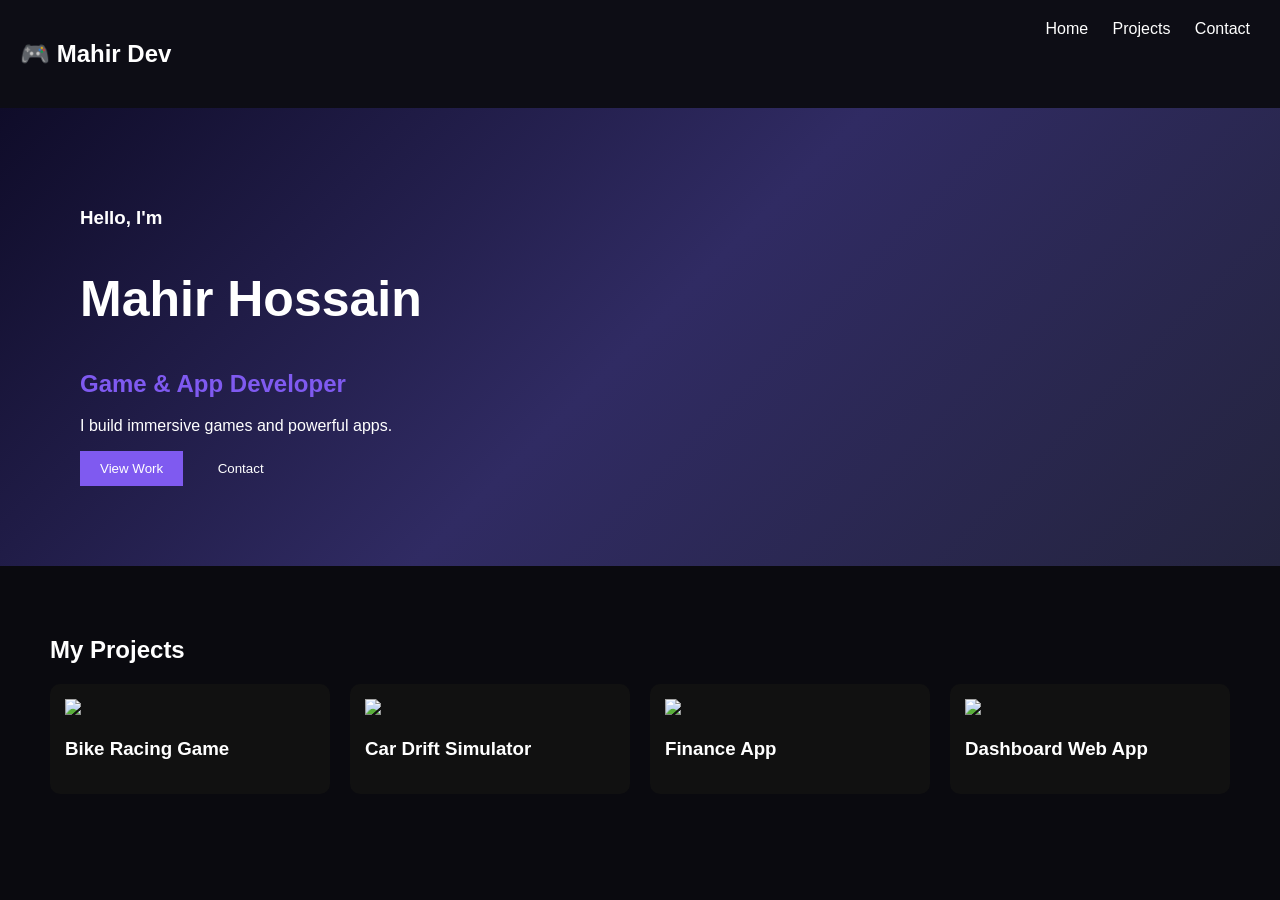
==== index.html @ 4cb8ee4f "Add files via upload" ====
<!DOCTYPE html>
<html lang="en">
<head>
<meta charset="UTF-8">
<meta name="viewport" content="width=device-width, initial-scale=1.0">
<title>Mahir Dev Portfolio</title>
<link rel="stylesheet" href="style.css">
</head>
<body>

<header>
  <h2>🎮 Mahir Dev</h2>
  <nav>
    <a href="#">Home</a>
    <a href="#">Projects</a>
    <a href="#">Contact</a>
  </nav>
</header>

<section class="hero">
  <div class="text">
    <h3>Hello, I'm</h3>
    <h1>Mahir Hossain</h1>
    <h2>Game & App Developer</h2>
    <p>I build immersive games and powerful apps.</p>

    <div class="btns">
      <button class="primary">View Work</button>
      <button class="secondary">Contact</button>
    </div>
  </div>
</section>

<section class="projects">
  <h2>My Projects</h2>

  <div class="grid">
    <div class="card">
      <img src="https://via.placeholder.com/300">
      <h3>Bike Racing Game</h3>
    </div>

    <div class="card">
      <img src="https://via.placeholder.com/300">
      <h3>Car Drift Simulator</h3>
    </div>

    <div class="card">
      <img src="https://via.placeholder.com/300">
      <h3>Finance App</h3>
    </div>

    <div class="card">
      <img src="https://via.placeholder.com/300">
      <h3>Dashboard Web App</h3>
    </div>
  </div>
</section>

<script src="script.js"></script>
</body>
</html>
---- style.css ----
body {
  margin: 0;
  font-family: Arial;
  background: #0a0a0f;
  color: white;
}

/* Navbar */
header {
  display: flex;
  justify-content: space-between;
  padding: 20px;
  background: #0d0d15;
}

nav a {
  margin: 0 10px;
  color: white;
  text-decoration: none;
}

/* Hero */
.hero {
  padding: 80px;
  background: linear-gradient(135deg, #0f0c29, #302b63, #24243e);
}

.hero h1 {
  font-size: 50px;
}

.hero h2 {
  color: #7f5af0;
}

/* Buttons */
.btns button {
  padding: 10px 20px;
  margin-right: 10px;
  border: none;
  cursor: pointer;
}

.primary {
  background: #7f5af0;
  color: white;
}

.secondary {
  background: transparent;
  border: 1px solid #7f5af0;
  color: white;
}

/* Projects */
.projects {
  padding: 50px;
}

.grid {
  display: grid;
  grid-template-columns: repeat(auto-fit, minmax(200px, 1fr));
  gap: 20px;
}

.card {
  background: #111;
  padding: 15px;
  border-radius: 10px;
  transition: 0.3s;
}

.card:hover {
  transform: scale(1.05);
}
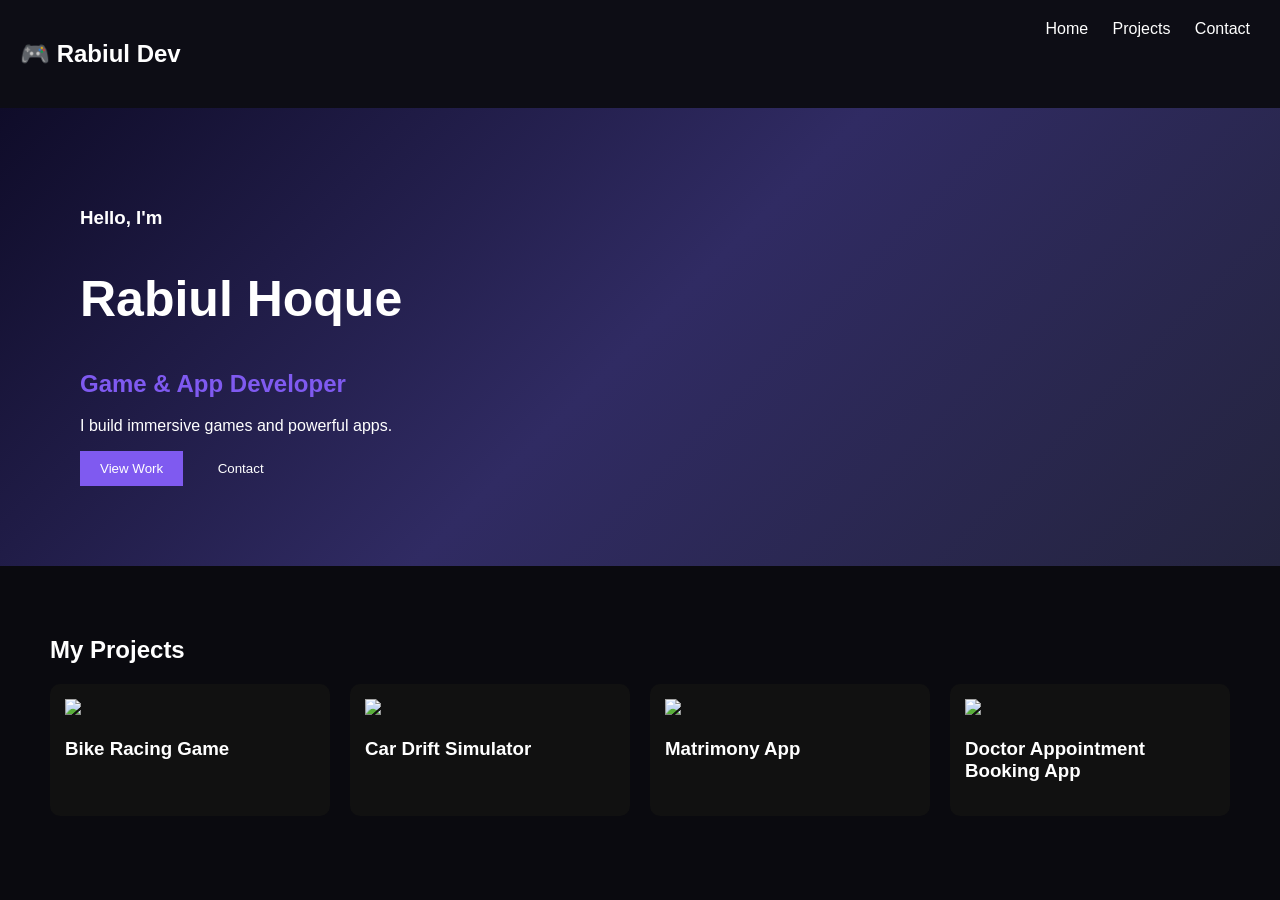
==== commit ec711a3e: "Update index.html" ====
--- a/index.html
+++ b/index.html
@@ -3,13 +3,13 @@
 <head>
 <meta charset="UTF-8">
 <meta name="viewport" content="width=device-width, initial-scale=1.0">
-<title>Mahir Dev Portfolio</title>
+<title>Rabiul Dev Portfolio</title>
 <link rel="stylesheet" href="style.css">
 </head>
 <body>
 
 <header>
-  <h2>🎮 Mahir Dev</h2>
+  <h2>🎮 Rabiul Dev</h2>
   <nav>
     <a href="#">Home</a>
     <a href="#">Projects</a>
@@ -20,7 +20,7 @@
 <section class="hero">
   <div class="text">
     <h3>Hello, I'm</h3>
-    <h1>Mahir Hossain</h1>
+    <h1>Rabiul Hoque</h1>
     <h2>Game & App Developer</h2>
     <p>I build immersive games and powerful apps.</p>
 
@@ -47,16 +47,16 @@
 
     <div class="card">
       <img src="https://via.placeholder.com/300">
-      <h3>Finance App</h3>
+      <h3>Matrimony App</h3>
     </div>
 
     <div class="card">
       <img src="https://via.placeholder.com/300">
-      <h3>Dashboard Web App</h3>
+      <h3>Doctor Appointment Booking App</h3>
     </div>
   </div>
 </section>
 
 <script src="script.js"></script>
 </body>
-</html>+</html>
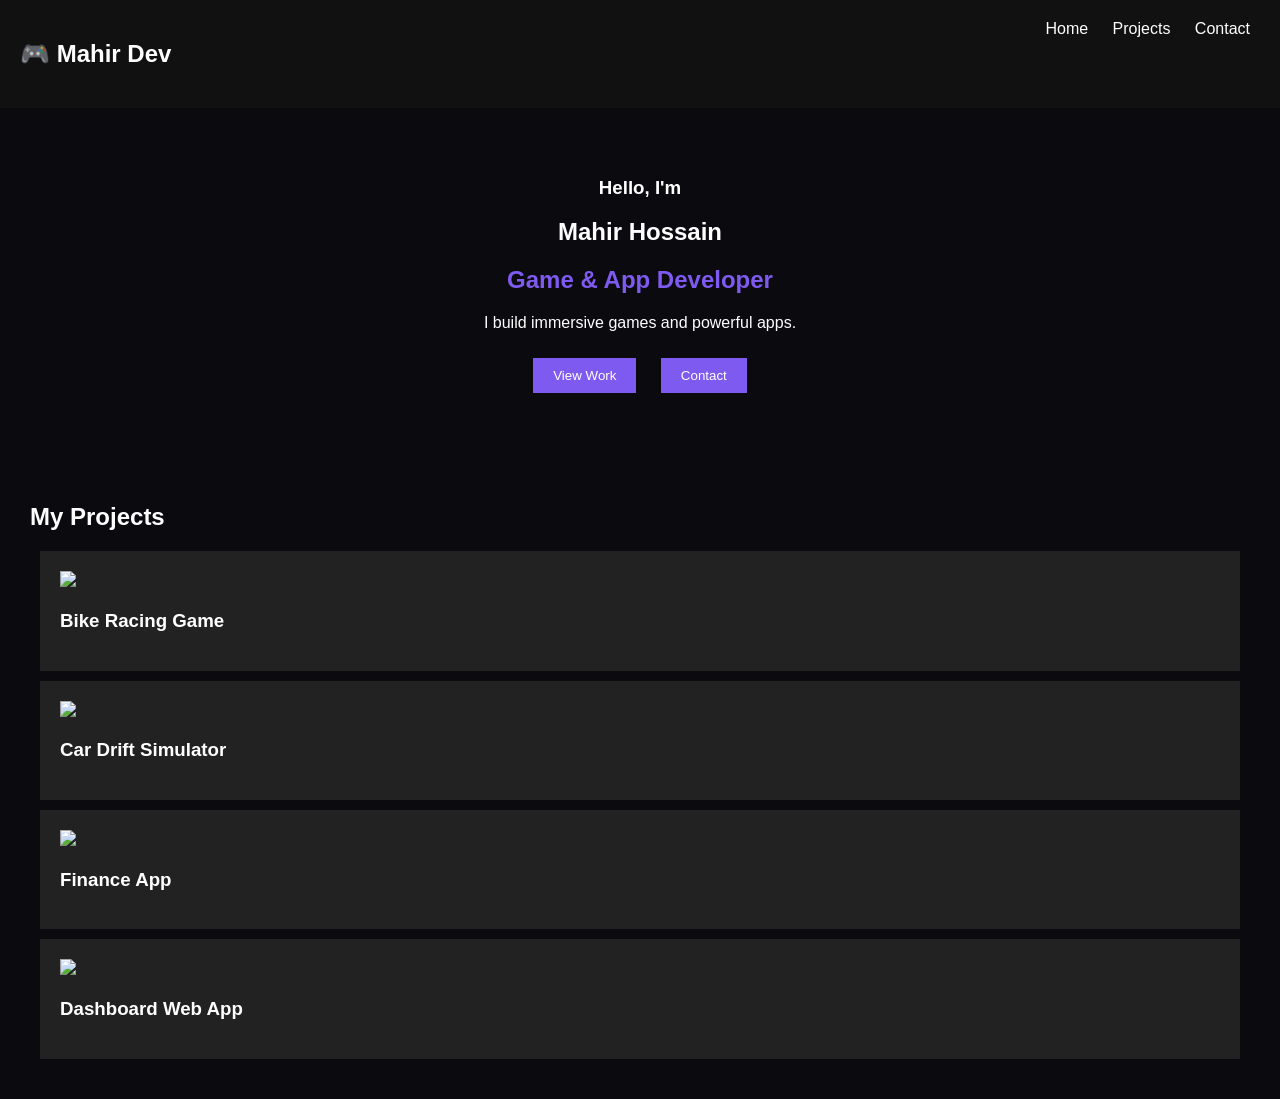
==== commit 6e5557c0: "Update index.html" ====
--- a/index.html
+++ b/index.html
@@ -3,13 +3,13 @@
 <head>
 <meta charset="UTF-8">
 <meta name="viewport" content="width=device-width, initial-scale=1.0">
-<title>Rabiul Dev Portfolio</title>
+<title>Mahir Dev Portfolio</title>
 <link rel="stylesheet" href="style.css">
 </head>
 <body>
 
 <header>
-  <h2>🎮 Rabiul Dev</h2>
+  <h2>🎮 Mahir Dev</h2>
   <nav>
     <a href="#">Home</a>
     <a href="#">Projects</a>
@@ -20,7 +20,7 @@
 <section class="hero">
   <div class="text">
     <h3>Hello, I'm</h3>
-    <h1>Rabiul Hoque</h1>
+    <h1>Mahir Hossain</h1>
     <h2>Game & App Developer</h2>
     <p>I build immersive games and powerful apps.</p>
 
@@ -47,12 +47,12 @@
 
     <div class="card">
       <img src="https://via.placeholder.com/300">
-      <h3>Matrimony App</h3>
+      <h3>Finance App</h3>
     </div>
 
     <div class="card">
       <img src="https://via.placeholder.com/300">
-      <h3>Doctor Appointment Booking App</h3>
+      <h3>Dashboard Web App</h3>
     </div>
   </div>
 </section>
--- a/style.css
+++ b/style.css
@@ -5,71 +5,52 @@
   color: white;
 }
 
-/* Navbar */
 header {
   display: flex;
   justify-content: space-between;
   padding: 20px;
-  background: #0d0d15;
+  background: #111;
 }
 
 nav a {
+  color: white;
   margin: 0 10px;
-  color: white;
   text-decoration: none;
 }
 
-/* Hero */
 .hero {
-  padding: 80px;
-  background: linear-gradient(135deg, #0f0c29, #302b63, #24243e);
-}
-
-.hero h1 {
-  font-size: 50px;
+  padding: 50px;
+  text-align: center;
 }
 
 .hero h2 {
   color: #7f5af0;
 }
 
-/* Buttons */
-.btns button {
-  padding: 10px 20px;
-  margin-right: 10px;
-  border: none;
-  cursor: pointer;
-}
-
-.primary {
-  background: #7f5af0;
-  color: white;
-}
-
-.secondary {
-  background: transparent;
-  border: 1px solid #7f5af0;
-  color: white;
-}
-
-/* Projects */
 .projects {
-  padding: 50px;
-}
-
-.grid {
-  display: grid;
-  grid-template-columns: repeat(auto-fit, minmax(200px, 1fr));
-  gap: 20px;
+  padding: 30px;
 }
 
 .card {
-  background: #111;
-  padding: 15px;
-  border-radius: 10px;
+  background: #222;
+  padding: 20px;
+  margin: 10px;
+  cursor: pointer;
   transition: 0.3s;
 }
 
 .card:hover {
-  transform: scale(1.05);
-}+  transform: scale(1.1);
+}
+
+button {
+  padding: 10px 20px;
+  margin: 10px;
+  background: #7f5af0;
+  color: white;
+  border: none;
+}
+
+html {
+  scroll-behavior: smooth;
+}
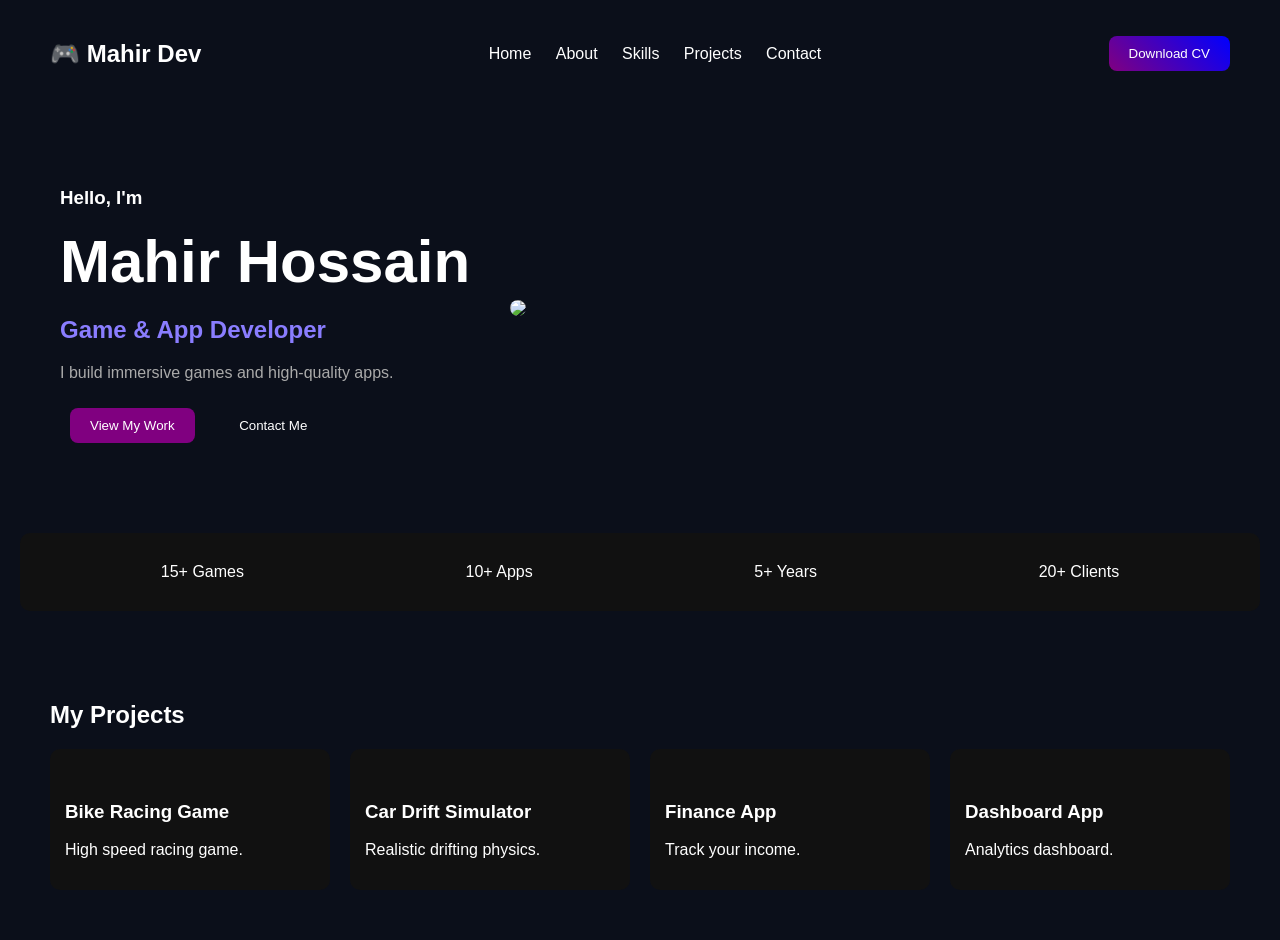
==== commit d45515c9: "Update index.html" ====
--- a/index.html
+++ b/index.html
@@ -1,62 +1,189 @@
 <!DOCTYPE html>
 <html lang="en">
 <head>
-<meta charset="UTF-8">
-<meta name="viewport" content="width=device-width, initial-scale=1.0">
-<title>Mahir Dev Portfolio</title>
-<link rel="stylesheet" href="style.css">
+  <meta charset="UTF-8">
+  <title>Mahir Dev</title>
+  <meta name="viewport" content="width=device-width, initial-scale=1.0">
+
+  <style>
+    body {
+      margin: 0;
+      font-family: Arial;
+      background: #0b0f1a;
+      color: white;
+    }
+
+    header {
+      display: flex;
+      justify-content: space-between;
+      padding: 20px 50px;
+      align-items: center;
+    }
+
+    nav a {
+      margin: 0 10px;
+      text-decoration: none;
+      color: white;
+    }
+
+    .btn {
+      padding: 10px 20px;
+      border-radius: 8px;
+      background: linear-gradient(45deg, purple, blue);
+      color: white;
+      border: none;
+    }
+
+    .hero {
+      display: flex;
+      align-items: center;
+      padding: 60px;
+      gap: 40px;
+    }
+
+    .hero h1 {
+      font-size: 60px;
+      margin: 10px 0;
+    }
+
+    .hero h2 {
+      color: #8a7dff;
+    }
+
+    .hero p {
+      color: #aaa;
+      max-width: 400px;
+    }
+
+    .hero img {
+      width: 500px;
+      border-radius: 20px;
+    }
+
+    .buttons button {
+      margin: 10px;
+      padding: 10px 20px;
+      border-radius: 8px;
+      border: none;
+      cursor: pointer;
+    }
+
+    .primary {
+      background: purple;
+      color: white;
+    }
+
+    .outline {
+      background: transparent;
+      border: 1px solid white;
+      color: white;
+    }
+
+    .stats {
+      display: flex;
+      justify-content: space-around;
+      padding: 30px;
+      background: #111;
+      margin: 20px;
+      border-radius: 10px;
+    }
+
+    .projects {
+      padding: 50px;
+    }
+
+    .cards {
+      display: flex;
+      gap: 20px;
+      flex-wrap: wrap;
+    }
+
+    .card {
+      background: #111;
+      padding: 15px;
+      border-radius: 10px;
+      width: 250px;
+    }
+
+    .card img {
+      width: 100%;
+      border-radius: 10px;
+    }
+
+  </style>
 </head>
+
 <body>
 
 <header>
   <h2>🎮 Mahir Dev</h2>
   <nav>
     <a href="#">Home</a>
+    <a href="#">About</a>
+    <a href="#">Skills</a>
     <a href="#">Projects</a>
     <a href="#">Contact</a>
   </nav>
+  <button class="btn">Download CV</button>
 </header>
 
 <section class="hero">
-  <div class="text">
+  <div>
     <h3>Hello, I'm</h3>
     <h1>Mahir Hossain</h1>
     <h2>Game & App Developer</h2>
-    <p>I build immersive games and powerful apps.</p>
+    <p>I build immersive games and high-quality apps.</p>
 
-    <div class="btns">
-      <button class="primary">View Work</button>
-      <button class="secondary">Contact</button>
+    <div class="buttons">
+      <button class="primary">View My Work</button>
+      <button class="outline">Contact Me</button>
     </div>
   </div>
+
+  <!-- HERO IMAGE -->
+  <div>
+    <img src="assets/hero.png">
+  </div>
+</section>
+
+<section class="stats">
+  <div>15+ Games</div>
+  <div>10+ Apps</div>
+  <div>5+ Years</div>
+  <div>20+ Clients</div>
 </section>
 
 <section class="projects">
   <h2>My Projects</h2>
 
-  <div class="grid">
+  <div class="cards">
+
     <div class="card">
-      <img src="https://via.placeholder.com/300">
+      <img src="assets/game1.jpg" alt="">
       <h3>Bike Racing Game</h3>
+      <p>High speed racing game.</p>
     </div>
 
     <div class="card">
-      <img src="https://via.placeholder.com/300">
+      <img src="assets/game2.jpg" alt="">
       <h3>Car Drift Simulator</h3>
+      <p>Realistic drifting physics.</p>
     </div>
 
     <div class="card">
-      <img src="https://via.placeholder.com/300">
+      <img src="assets/app1.jpg" alt="">
       <h3>Finance App</h3>
+      <p>Track your income.</p>
     </div>
 
     <div class="card">
-      <img src="https://via.placeholder.com/300">
-      <h3>Dashboard Web App</h3>
+      <img src="assets/web1.jpg" alt="">
+      <h3>Dashboard App</h3>
+      <p>Analytics dashboard.</p>
     </div>
+
   </div>
 </section>
 
-<script src="script.js"></script>
 </body>
 </html>
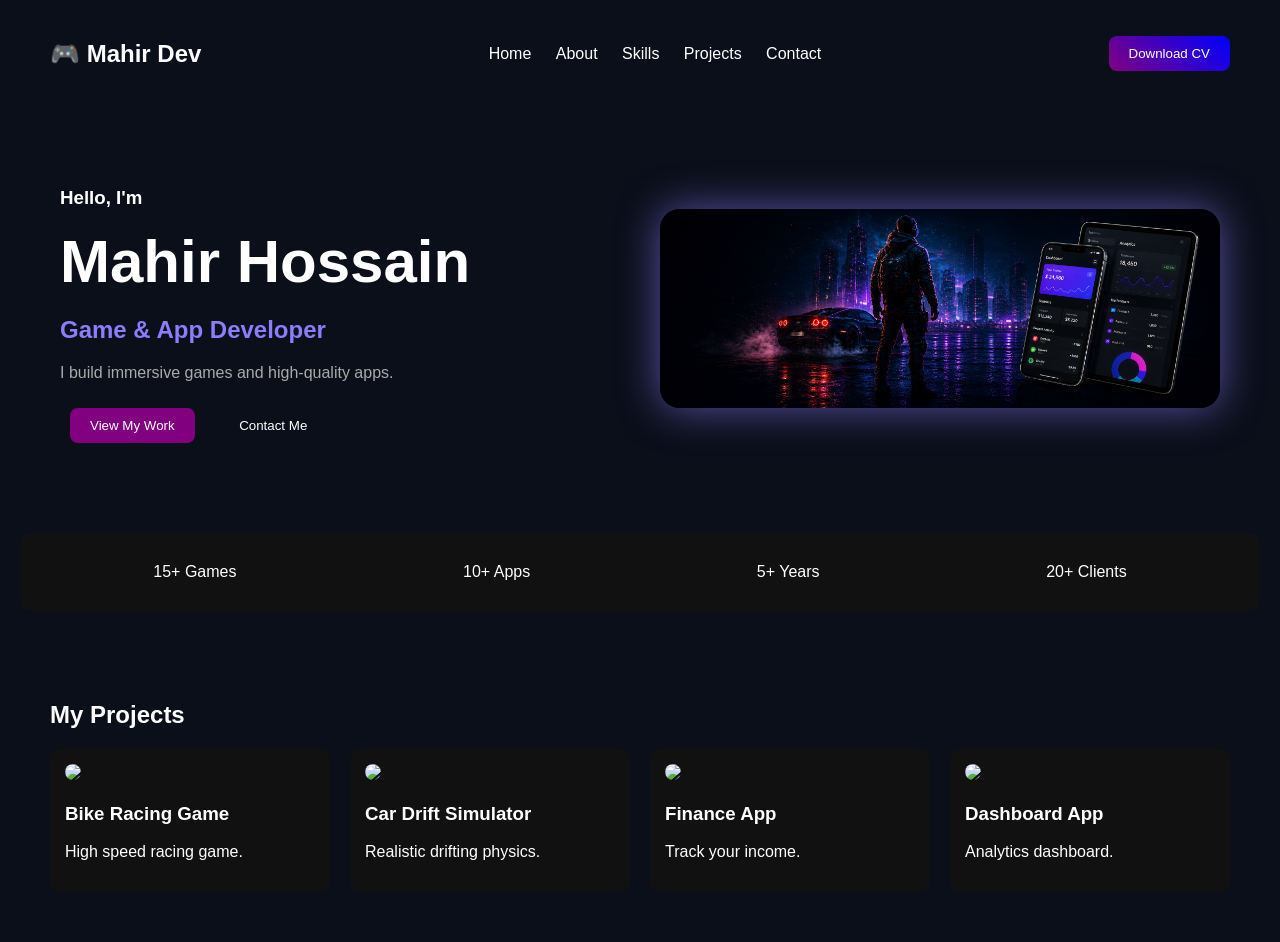
==== commit 3f90ecaa: "Update index.html" ====
--- a/index.html
+++ b/index.html
@@ -34,11 +34,18 @@
       border: none;
     }
 
+    /* HERO SECTION FIXED */
     .hero {
       display: flex;
       align-items: center;
+      justify-content: space-between;
       padding: 60px;
       gap: 40px;
+      flex-wrap: wrap;
+    }
+
+    .hero > div {
+      flex: 1;
     }
 
     .hero h1 {
@@ -55,9 +62,13 @@
       max-width: 400px;
     }
 
+    /* 🔥 HERO IMAGE FIX */
     .hero img {
-      width: 500px;
+      width: 100%;
+      max-width: 100%;
+      height: 100%;
       border-radius: 20px;
+      box-shadow: 0 0 40px rgba(138, 125, 255, 0.6);
     }
 
     .buttons button {
@@ -86,6 +97,8 @@
       background: #111;
       margin: 20px;
       border-radius: 10px;
+      flex-wrap: wrap;
+      gap: 20px;
     }
 
     .projects {
@@ -108,6 +121,23 @@
     .card img {
       width: 100%;
       border-radius: 10px;
+    }
+
+    /* 📱 MOBILE RESPONSIVE */
+    @media (max-width: 768px) {
+      .hero {
+        flex-direction: column;
+        text-align: center;
+      }
+
+      .hero h1 {
+        font-size: 40px;
+      }
+
+      header {
+        flex-direction: column;
+        gap: 10px;
+      }
     }
 
   </style>
@@ -140,9 +170,8 @@
     </div>
   </div>
 
-  <!-- HERO IMAGE -->
   <div>
-    <img src="assets/hero.png">
+    <img src="assets/hero.png" alt="hero">
   </div>
 </section>
 
@@ -159,25 +188,25 @@
   <div class="cards">
 
     <div class="card">
-      <img src="assets/game1.jpg" alt="">
+      <img src="assets/game1.jpg">
       <h3>Bike Racing Game</h3>
       <p>High speed racing game.</p>
     </div>
 
     <div class="card">
-      <img src="assets/game2.jpg" alt="">
+      <img src="assets/game2.jpg">
       <h3>Car Drift Simulator</h3>
       <p>Realistic drifting physics.</p>
     </div>
 
     <div class="card">
-      <img src="assets/app1.jpg" alt="">
+      <img src="assets/app1.jpg">
       <h3>Finance App</h3>
       <p>Track your income.</p>
     </div>
 
     <div class="card">
-      <img src="assets/web1.jpg" alt="">
+      <img src="assets/web1.jpg">
       <h3>Dashboard App</h3>
       <p>Analytics dashboard.</p>
     </div>
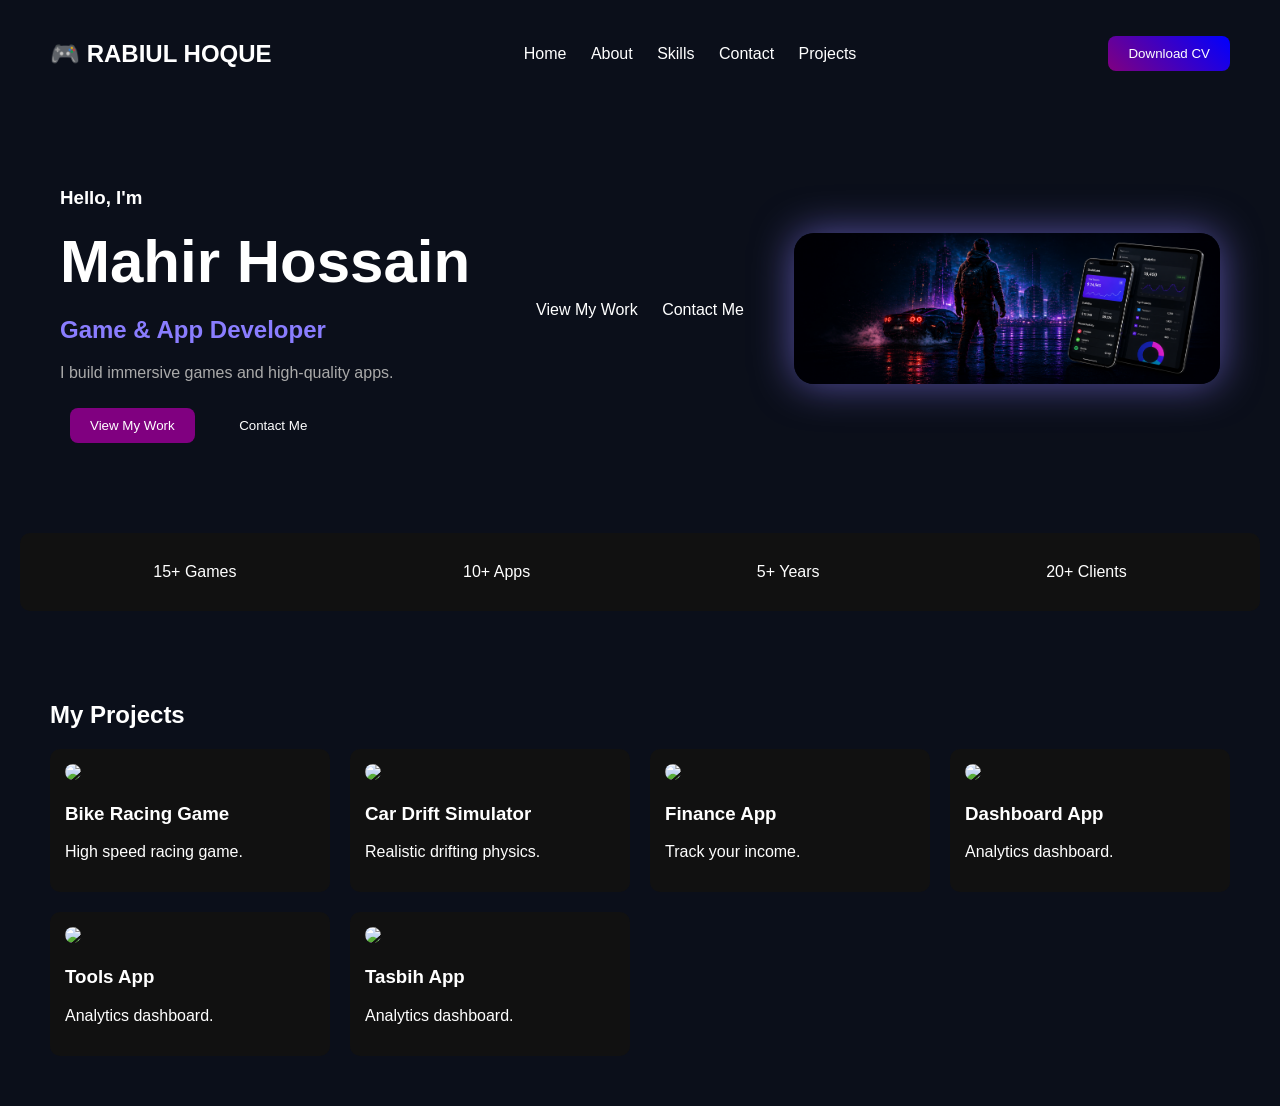
==== commit 8433073e: "Update index.html" ====
--- a/index.html
+++ b/index.html
@@ -2,7 +2,7 @@
 <html lang="en">
 <head>
   <meta charset="UTF-8">
-  <title>Mahir Dev</title>
+  <title>RABIUL HOQUE</title>
   <meta name="viewport" content="width=device-width, initial-scale=1.0">
 
   <style>
@@ -146,13 +146,13 @@
 <body>
 
 <header>
-  <h2>🎮 Mahir Dev</h2>
+  <h2>🎮 RABIUL HOQUE</h2>
   <nav>
-    <a href="#">Home</a>
-    <a href="#">About</a>
-    <a href="#">Skills</a>
-    <a href="#">Projects</a>
-    <a href="#">Contact</a>
+    <a href="index.html">Home</a>
+    <a href="about.html">About</a>
+    <a href="skill.html">Skills</a>
+    <a href="contact.html">Contact</a>
+    <a href="projects.html">Projects</a>
   </nav>
   <button class="btn">Download CV</button>
 </header>
@@ -170,6 +170,16 @@
     </div>
   </div>
 
+  
+
+ <nav>
+    <a href="contact.html">View My Work</a>
+    <a href="projects.html">Contact Me</a>
+  </nav>
+
+
+
+  
   <div>
     <img src="assets/hero.png" alt="hero">
   </div>
@@ -211,6 +221,18 @@
       <p>Analytics dashboard.</p>
     </div>
 
+      <div class="card">
+      <img src="assets/web2.jpg">
+      <h3>Tools App</h3>
+      <p>Analytics dashboard.</p>
+    </div>
+
+   <div class="card">
+      <img src="assets/web3.jpg">
+      <h3>Tasbih App</h3>
+      <p>Analytics dashboard.</p>
+    </div>
+    
   </div>
 </section>
 
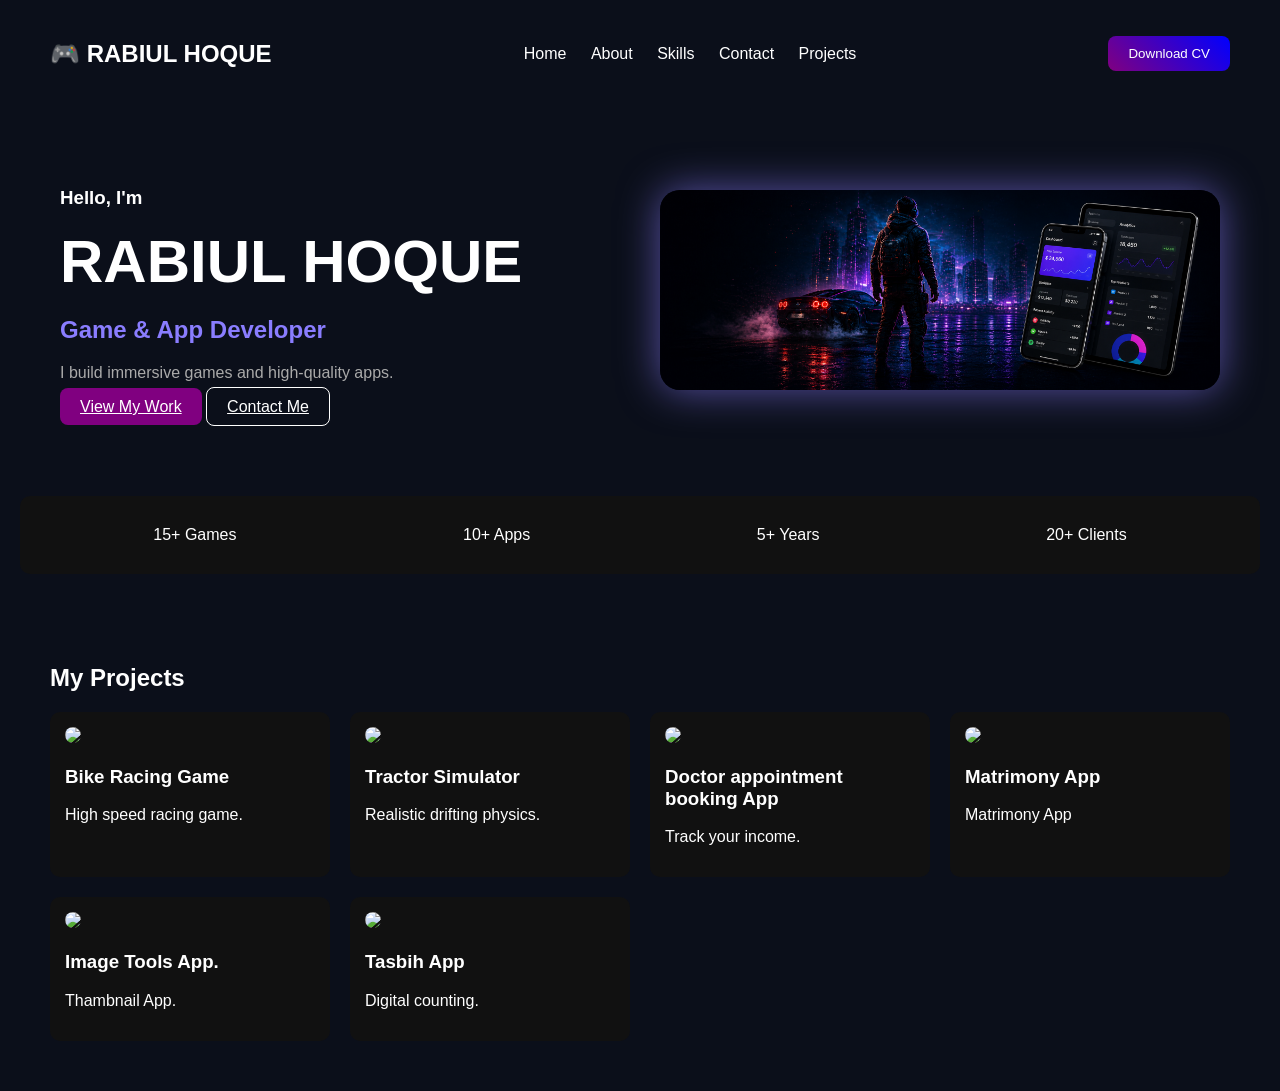
==== commit 8c674a5d: "Update index.html" ====
--- a/index.html
+++ b/index.html
@@ -160,25 +160,15 @@
 <section class="hero">
   <div>
     <h3>Hello, I'm</h3>
-    <h1>Mahir Hossain</h1>
+    <h1>RABIUL HOQUE</h1>
     <h2>Game & App Developer</h2>
     <p>I build immersive games and high-quality apps.</p>
 
     <div class="buttons">
-      <button class="primary">View My Work</button>
-      <button class="outline">Contact Me</button>
+      <a href="projects.html" class="btn primary">View My Work</a>
+      <a href="contact.html" class="btn outline">Contact Me</a>
     </div>
   </div>
-
-  
-
- <nav>
-    <a href="contact.html">View My Work</a>
-    <a href="projects.html">Contact Me</a>
-  </nav>
-
-
-
   
   <div>
     <img src="assets/hero.png" alt="hero">
@@ -205,32 +195,32 @@
 
     <div class="card">
       <img src="assets/game2.jpg">
-      <h3>Car Drift Simulator</h3>
+      <h3>Tractor Simulator</h3>
       <p>Realistic drifting physics.</p>
     </div>
 
     <div class="card">
       <img src="assets/app1.jpg">
-      <h3>Finance App</h3>
+      <h3>Doctor appointment booking App</h3>
       <p>Track your income.</p>
     </div>
 
     <div class="card">
       <img src="assets/web1.jpg">
-      <h3>Dashboard App</h3>
-      <p>Analytics dashboard.</p>
+      <h3>Matrimony App</h3>
+      <p>Matrimony App</p>
     </div>
 
       <div class="card">
       <img src="assets/web2.jpg">
-      <h3>Tools App</h3>
-      <p>Analytics dashboard.</p>
+      <h3>Image Tools App.</h3>
+      <p>Thambnail App.</p>
     </div>
 
    <div class="card">
       <img src="assets/web3.jpg">
       <h3>Tasbih App</h3>
-      <p>Analytics dashboard.</p>
+      <p>Digital counting.</p>
     </div>
     
   </div>
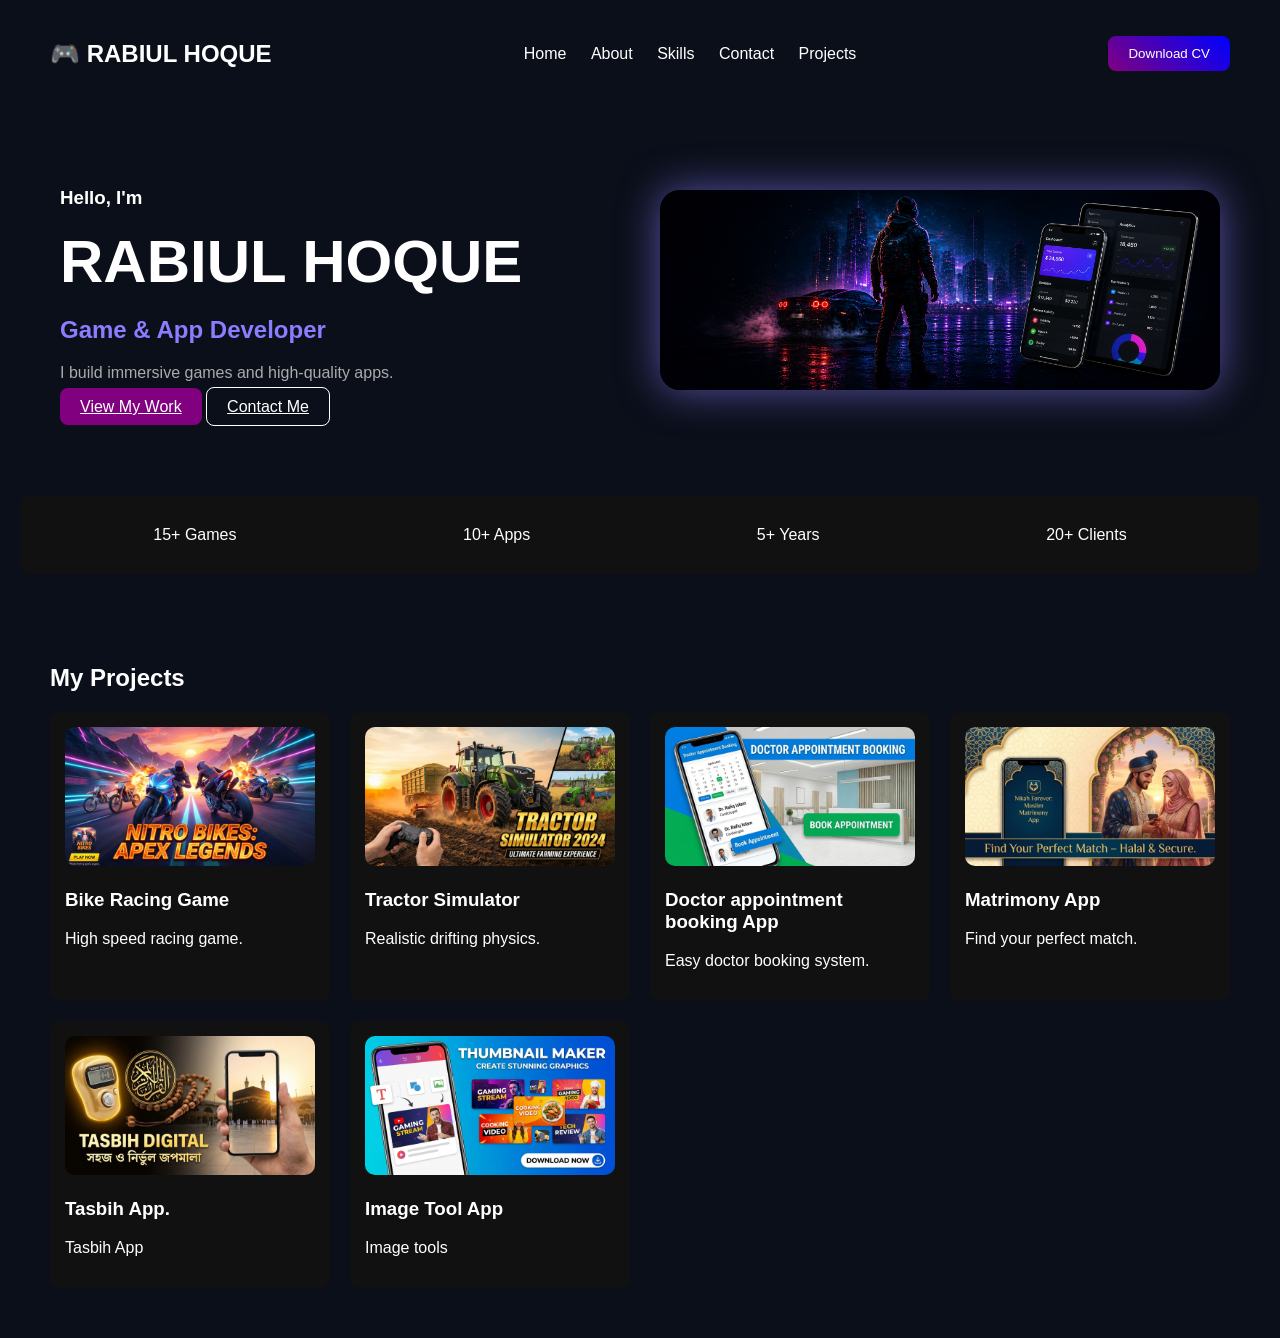
==== commit b4a82bc5: "Update index.html" ====
--- a/index.html
+++ b/index.html
@@ -188,39 +188,39 @@
   <div class="cards">
 
     <div class="card">
-      <img src="assets/game1.jpg">
+      <img src="assets/bike.jpeg">
       <h3>Bike Racing Game</h3>
       <p>High speed racing game.</p>
     </div>
 
     <div class="card">
-      <img src="assets/game2.jpg">
+      <img src="assets/game.jpeg">
       <h3>Tractor Simulator</h3>
       <p>Realistic drifting physics.</p>
     </div>
 
     <div class="card">
-      <img src="assets/app1.jpg">
+      <img src="assets/doctor.jpeg">
       <h3>Doctor appointment booking App</h3>
-      <p>Track your income.</p>
-    </div>
-
-    <div class="card">
-      <img src="assets/web1.jpg">
+      <p>Easy doctor booking system.</p>
+    </div>
+
+    <div class="card">
+      <img src="assets/biye.jpeg">
       <h3>Matrimony App</h3>
-      <p>Matrimony App</p>
-    </div>
-
-      <div class="card">
-      <img src="assets/web2.jpg">
-      <h3>Image Tools App.</h3>
-      <p>Thambnail App.</p>
-    </div>
-
-   <div class="card">
-      <img src="assets/web3.jpg">
-      <h3>Tasbih App</h3>
-      <p>Digital counting.</p>
+      <p>Find your perfect match.</p>
+    </div>
+
+    <div class="card">
+      <img src="assets/tasbih.jpeg">
+      <h3>Tasbih App.</h3>
+      <p>Tasbih App</p>
+    </div>
+
+    <div class="card">
+      <img src="assets/tool.jpeg">
+      <h3>Image Tool App</h3>
+      <p>Image tools</p>
     </div>
     
   </div>
